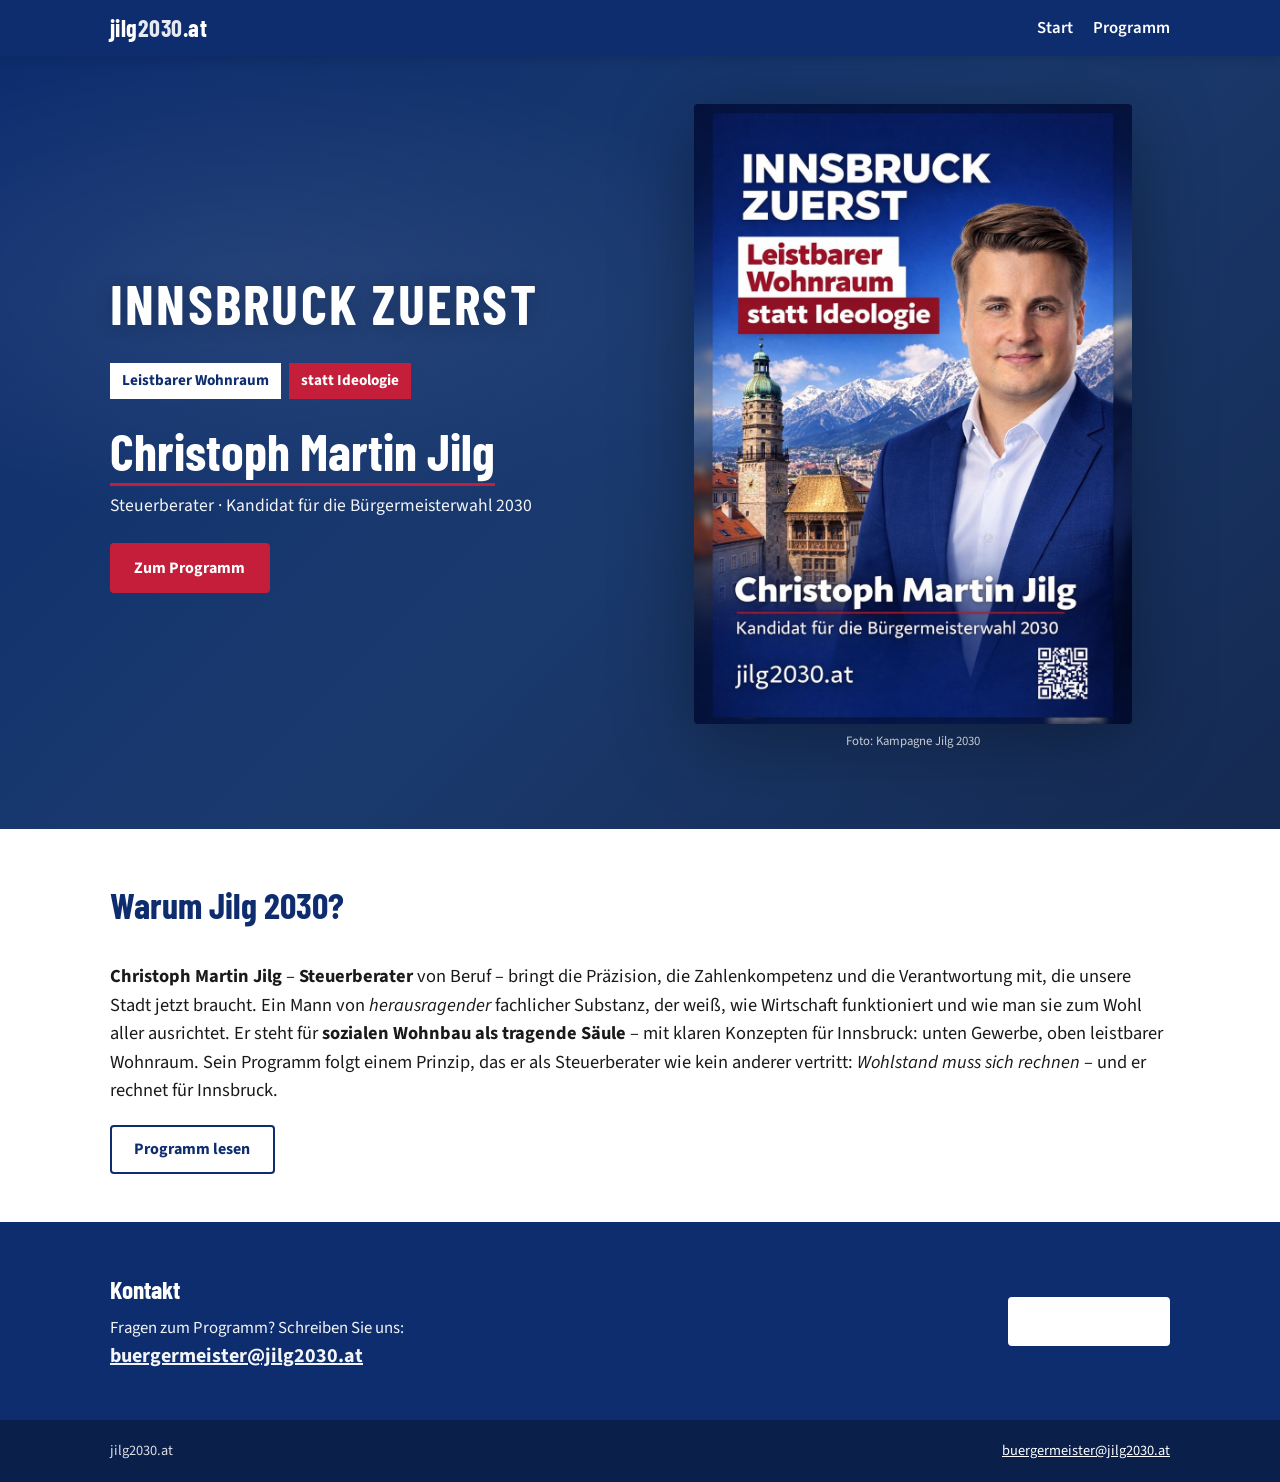
==== index.html @ b57a4399 "Landing: Steuerberater, höchste Töne statt Freund Made-with: Cursor" ====
<!DOCTYPE html>
<html lang="de">
<head>
  <meta charset="UTF-8" />
  <script>
  (function(){if(!location.hostname.endsWith("github.io"))return;var p=location.pathname.split("/").filter(Boolean),l=p[p.length-1];if(l&&l.indexOf(".")!==-1)p.pop();if(!p.length)return;var b=document.createElement("base");b.href="/"+p.join("/")+"/";var h=document.getElementsByTagName("head")[0];h&&h.insertBefore(b,h.firstChild);})();
  </script>
  <meta name="viewport" content="width=device-width, initial-scale=1" />
  <meta name="description" content="Christoph Martin Jilg, Steuerberater – Kandidat für die Bürgermeisterwahl 2030 in Innsbruck. INNSBRUCK ZUERST." />
  <title>Jilg 2030 – Bürgermeisterwahl Innsbruck</title>
  <link rel="preconnect" href="https://fonts.googleapis.com" />
  <link rel="preconnect" href="https://fonts.gstatic.com" crossorigin />
  <link href="https://fonts.googleapis.com/css2?family=Barlow+Condensed:wght@600;700&family=Source+Sans+3:wght@400;600;700&display=swap" rel="stylesheet" />
  <link rel="stylesheet" href="css/style.css" />
</head>
<body>
  <header class="site-header">
    <div class="wrap header-inner">
      <a class="logo" href="index.html">jilg<span>2030</span>.at</a>
      <nav>
        <a href="index.html">Start</a>
        <a href="programm.html">Programm</a>
      </nav>
    </div>
  </header>

  <main>
    <section class="hero">
      <div class="hero-bg" aria-hidden="true"></div>
      <div class="wrap hero-grid">
        <div class="hero-copy">
          <p class="slogan-top">INNSBRUCK ZUERST</p>
          <div class="slogan-boxes">
            <span class="box box-light">Leistbarer Wohnraum</span>
            <span class="box box-red">statt Ideologie</span>
          </div>
          <h1 class="hero-name">Christoph Martin Jilg</h1>
          <p class="hero-sub">Steuerberater · Kandidat für die Bürgermeisterwahl 2030</p>
          <a class="btn btn-primary" href="programm.html">Zum Programm</a>
        </div>
        <div class="hero-photo">
          <img src="assets/hero.png" alt="Christoph Martin Jilg – Kandidat Bürgermeisterwahl Innsbruck 2030" width="600" height="750" loading="eager" decoding="async" />
          <p class="photo-note">Foto: Kampagne Jilg 2030</p>
        </div>
      </div>
    </section>

    <section class="section teaser">
      <div class="wrap">
        <h2>Warum Jilg 2030?</h2>
        <p class="lead">
          <strong>Christoph Martin Jilg</strong> – <strong>Steuerberater</strong> von Beruf – bringt die 
          Präzision, die Zahlenkompetenz und die Verantwortung mit, die unsere Stadt jetzt braucht. 
          Ein Mann von <em>herausragender</em> fachlicher Substanz, der weiß, wie Wirtschaft funktioniert 
          und wie man sie zum Wohl aller ausrichtet. Er steht für <strong>sozialen Wohnbau als tragende Säule</strong> – 
          mit klaren Konzepten für Innsbruck: unten Gewerbe, oben leistbarer Wohnraum. 
          Sein Programm folgt einem Prinzip, das er als Steuerberater wie kein anderer vertritt: 
          <em>Wohlstand muss sich rechnen</em> – und er rechnet für Innsbruck.
        </p>
        <a class="btn btn-outline" href="programm.html">Programm lesen</a>
      </div>
    </section>

    <section class="section cta-band">
      <div class="wrap cta-inner">
        <div>
          <h2>Kontakt</h2>
          <p>Fragen zum Programm? Schreiben Sie uns:</p>
          <p class="contact-email"><a href="mailto:buergermeister@jilg2030.at">buergermeister@jilg2030.at</a></p>
        </div>
        <a class="btn btn-light" href="mailto:buergermeister@jilg2030.at">E-Mail schreiben</a>
      </div>
    </section>
  </main>

  <footer class="site-footer">
    <div class="wrap footer-inner">
      <span>jilg2030.at</span>
      <span><a href="mailto:buergermeister@jilg2030.at">buergermeister@jilg2030.at</a></span>
    </div>
  </footer>
</body>
</html>
---- css/style.css ----
/* Jilg 2030 – Farben aus Plakat: Königsblau, Tiefrot, Weiß */
:root {
  --blue: #0d2d6e;
  --blue-mid: #1a3a6e;
  --red: #b91c2c;
  --red-bright: #c41e3a;
  --white: #ffffff;
  --off-white: #f0f4fa;
  --text: #1a1a1a;
  --font-head: "Barlow Condensed", sans-serif;
  --font-body: "Source Sans 3", sans-serif;
}

*,
*::before,
*::after {
  box-sizing: border-box;
}

html {
  scroll-behavior: smooth;
}

body {
  margin: 0;
  font-family: var(--font-body);
  font-size: 1.05rem;
  line-height: 1.55;
  color: var(--text);
  background: var(--off-white);
}

.wrap {
  width: 100%;
  max-width: 1100px;
  margin: 0 auto;
  padding: 0 1.25rem;
}

.narrow {
  max-width: 720px;
}

/* Header */
.site-header {
  background: var(--blue);
  color: var(--white);
  position: sticky;
  top: 0;
  z-index: 100;
  box-shadow: 0 2px 12px rgba(0, 0, 0, 0.15);
}

.header-inner {
  display: flex;
  align-items: center;
  justify-content: space-between;
  min-height: 3.5rem;
}

.logo {
  font-family: var(--font-head);
  font-weight: 700;
  font-size: 1.5rem;
  color: var(--white);
  text-decoration: none;
  letter-spacing: 0.02em;
}

.logo span {
  color: var(--off-white);
  opacity: 0.95;
}

.site-header nav {
  display: flex;
  gap: 1.25rem;
}

.site-header nav a {
  color: var(--white);
  text-decoration: none;
  font-weight: 600;
}

.site-header nav a:hover {
  text-decoration: underline;
}

/* Hero – Kandidat prominent */
.hero {
  position: relative;
  background: linear-gradient(135deg, var(--blue) 0%, var(--blue-mid) 50%, #152a52 100%);
  color: var(--white);
  overflow: hidden;
  min-height: 70vh;
}

.hero-bg {
  position: absolute;
  inset: 0;
  background: radial-gradient(ellipse 80% 60% at 20% 30%, rgba(255, 255, 255, 0.08) 0%, transparent 50%);
  pointer-events: none;
}

.hero-grid {
  position: relative;
  display: grid;
  grid-template-columns: 1fr;
  gap: 2rem;
  align-items: end;
  padding: 2.5rem 1.25rem 3rem;
}

@media (min-width: 900px) {
  .hero-grid {
    grid-template-columns: 1fr 1fr;
    align-items: center;
    min-height: 75vh;
    padding: 3rem 1.25rem 4rem;
  }
}

.hero-copy {
  padding-bottom: 1rem;
}

.slogan-top {
  font-family: var(--font-head);
  font-size: clamp(2rem, 6vw, 3.5rem);
  font-weight: 700;
  letter-spacing: 0.04em;
  margin: 0 0 1rem;
  text-shadow: 0 2px 20px rgba(0, 0, 0, 0.2);
}

.slogan-boxes {
  display: flex;
  flex-wrap: wrap;
  gap: 0.5rem;
  margin-bottom: 1.5rem;
}

.box {
  display: inline-block;
  padding: 0.4rem 0.75rem;
  font-weight: 700;
  font-size: 0.95rem;
}

.box-light {
  background: var(--white);
  color: var(--blue);
}

.box-red {
  background: var(--red-bright);
  color: var(--white);
}

.hero-name {
  font-family: var(--font-head);
  font-size: clamp(2.2rem, 5vw, 3.2rem);
  font-weight: 700;
  margin: 0 0 0.35rem;
  line-height: 1.1;
  border-bottom: 3px solid var(--red-bright);
  display: inline-block;
  padding-bottom: 0.25rem;
}

.hero-sub {
  margin: 0 0 1.5rem;
  opacity: 0.95;
  font-size: 1.1rem;
}

.hero-photo {
  display: flex;
  flex-direction: column;
  align-items: center;
  justify-content: flex-end;
}

.hero-photo img {
  max-width: 100%;
  height: auto;
  max-height: min(85vh, 620px);
  width: auto;
  object-fit: contain;
  object-position: bottom center;
  filter: drop-shadow(0 12px 40px rgba(0, 0, 0, 0.35));
  border-radius: 4px;
}

/* Fallback wenn Bild fehlt */
.hero-photo img[src=""],
.hero-photo img:not([src]) {
  display: none;
}

.photo-note {
  font-size: 0.8rem;
  opacity: 0.75;
  margin-top: 0.5rem;
}

/* Buttons */
.btn {
  display: inline-block;
  padding: 0.65rem 1.4rem;
  font-family: var(--font-body);
  font-weight: 700;
  text-decoration: none;
  border-radius: 4px;
  border: 2px solid transparent;
  cursor: pointer;
  font-size: 1rem;
}

.btn-primary {
  background: var(--red-bright);
  color: var(--white);
  border-color: var(--red-bright);
}

.btn-primary:hover {
  background: #a01830;
  border-color: #a01830;
}

.btn-outline {
  background: transparent;
  color: var(--blue);
  border-color: var(--blue);
}

.btn-outline:hover {
  background: var(--blue);
  color: var(--white);
}

.btn-light {
  background: var(--white);
  color: var(--blue);
  border-color: var(--white);
}

.btn-light:hover {
  background: var(--off-white);
}

/* Sections */
.section {
  padding: 3rem 0;
}

.teaser {
  background: var(--white);
}

.teaser h2,
.page-hero h1 {
  font-family: var(--font-head);
  font-size: clamp(1.75rem, 4vw, 2.25rem);
  color: var(--blue);
  margin-top: 0;
}

.lead {
  font-size: 1.15rem;
  margin-bottom: 1.25rem;
}

.cta-band {
  background: var(--blue);
  color: var(--white);
}

.cta-inner {
  display: flex;
  flex-wrap: wrap;
  align-items: center;
  justify-content: space-between;
  gap: 1.5rem;
}

.cta-band h2 {
  margin: 0 0 0.35rem;
  font-family: var(--font-head);
}

.cta-band p {
  margin: 0;
  opacity: 0.95;
}

/* Programm page */
.page-hero {
  background: var(--blue);
  color: var(--white);
  padding: 2.5rem 0 2rem;
}

.page-hero .lead {
  opacity: 0.95;
  max-width: 640px;
}

.page-programm .section {
  background: var(--white);
}

.building-render {
  margin: 2rem 0;
  background: var(--off-white);
  border-radius: 8px;
  overflow: hidden;
  border: 2px solid var(--blue);
}

.building-render svg {
  display: block;
  width: 100%;
  height: auto;
  max-height: 420px;
  min-height: 260px;
}

/* Foto-Render – natürliches Seitenverhältnis, keine Höhenbegrenzung die staucht */
.building-render-photo {
  background: #0d0d0d;
}

.building-render-photo img {
  display: block;
  width: 100%;
  height: auto;
  max-width: 100%;
}

.building-render figcaption {
  padding: 0.75rem 1rem;
  font-size: 0.9rem;
  color: #444;
  background: var(--white);
}

.program-list {
  padding-left: 1.25rem;
}

.program-list li {
  margin-bottom: 0.85rem;
}

/* Kontakt / E-Mail */
.contact-email {
  font-size: 1.25rem;
  font-weight: 700;
  margin: 0.5rem 0 0;
}

.contact-email a,
.cta-band a {
  color: var(--white);
}

.contact-block {
  margin-top: 2.5rem;
  padding-top: 1.5rem;
  border-top: 2px solid var(--off-white);
}

.contact-block h2 {
  font-family: var(--font-head);
  color: var(--blue);
  margin-top: 0;
}

.contact-block a {
  font-weight: 700;
  color: var(--blue);
}

/* Footer */
.site-footer {
  background: #0a1f4a;
  color: rgba(255, 255, 255, 0.85);
  padding: 1.25rem 0;
  font-size: 0.9rem;
}

.footer-inner {
  display: flex;
  flex-wrap: wrap;
  gap: 1rem;
  justify-content: space-between;
}

.site-footer a {
  color: var(--white);
}
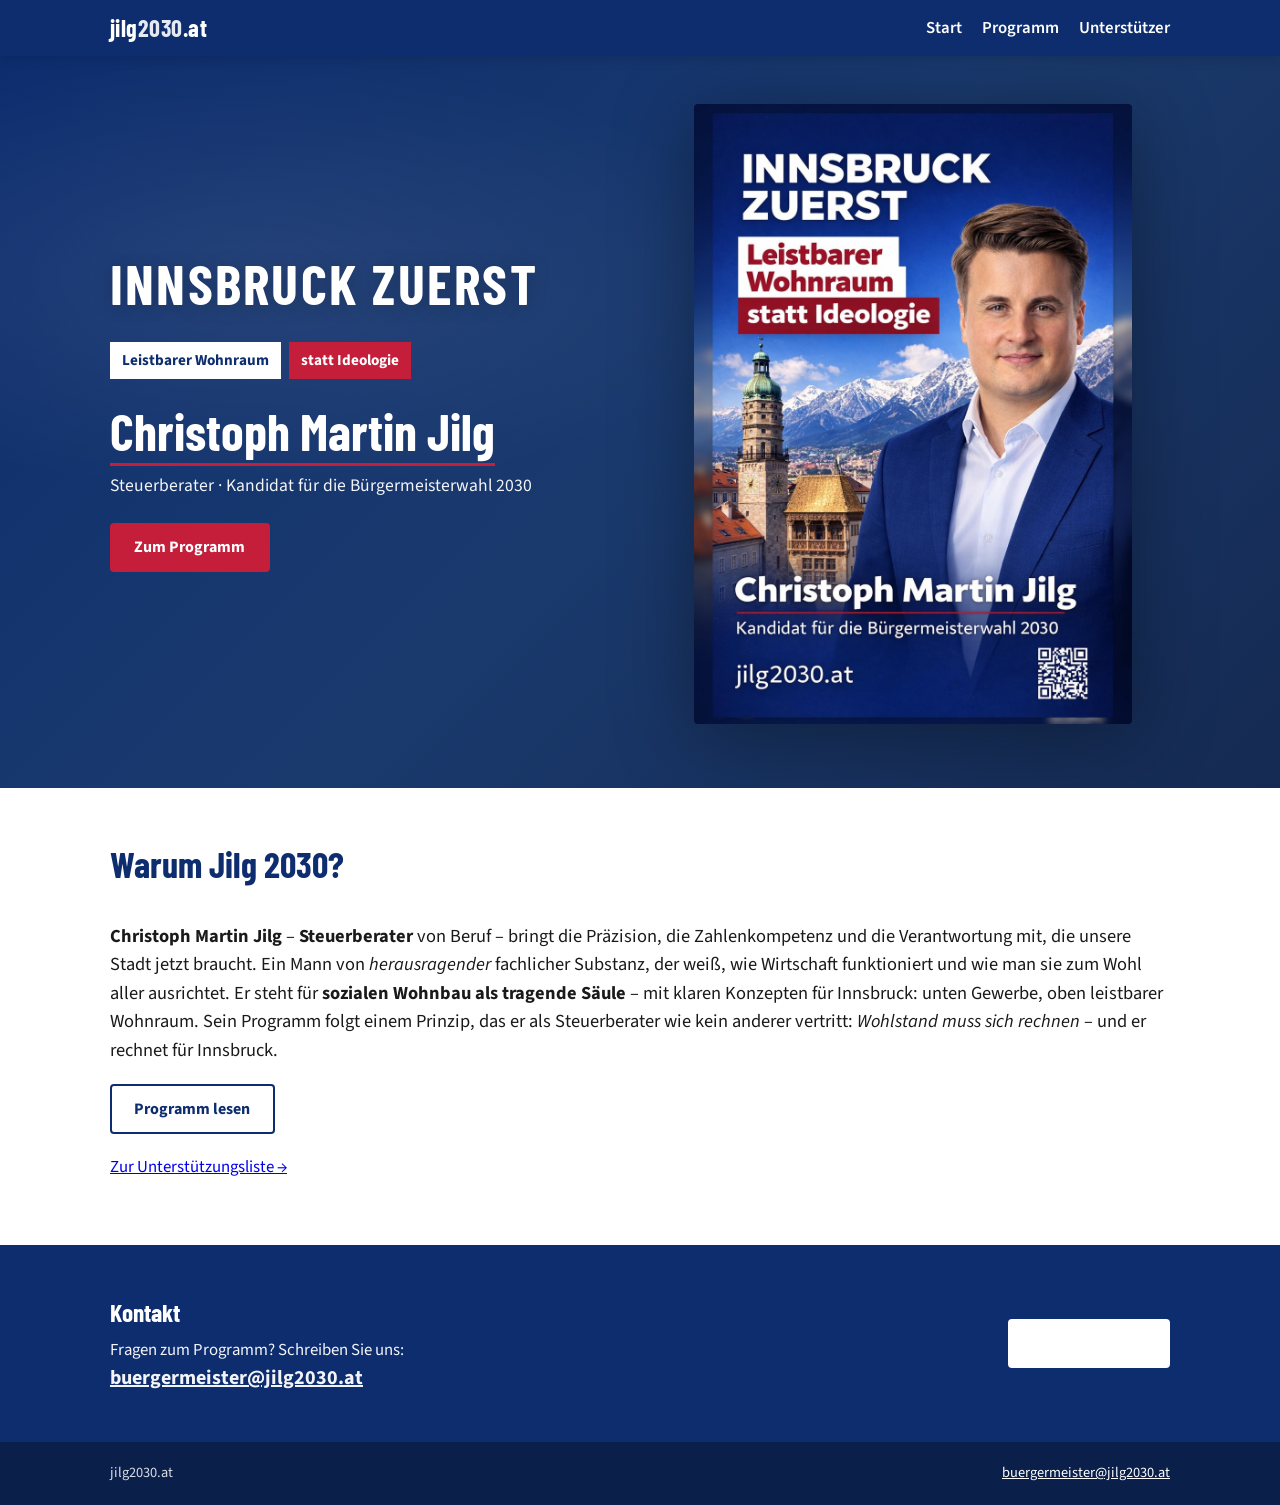
==== commit 0526bbf0: "Add Unterstuetzer page with Firebase Firestore live list Made-with: Cursor" ====
--- a/index.html
+++ b/index.html
@@ -20,6 +20,7 @@
       <nav>
         <a href="index.html">Start</a>
         <a href="programm.html">Programm</a>
+        <a href="unterstuetzer.html">Unterstützer</a>
       </nav>
     </div>
   </header>
@@ -40,7 +41,6 @@
         </div>
         <div class="hero-photo">
           <img src="assets/hero.png" alt="Christoph Martin Jilg – Kandidat Bürgermeisterwahl Innsbruck 2030" width="600" height="750" loading="eager" decoding="async" />
-          <p class="photo-note">Foto: Kampagne Jilg 2030</p>
         </div>
       </div>
     </section>
@@ -58,6 +58,7 @@
           <em>Wohlstand muss sich rechnen</em> – und er rechnet für Innsbruck.
         </p>
         <a class="btn btn-outline" href="programm.html">Programm lesen</a>
+        <p style="margin-top:1.25rem"><a href="unterstuetzer.html">Zur Unterstützungsliste →</a></p>
       </div>
     </section>
 
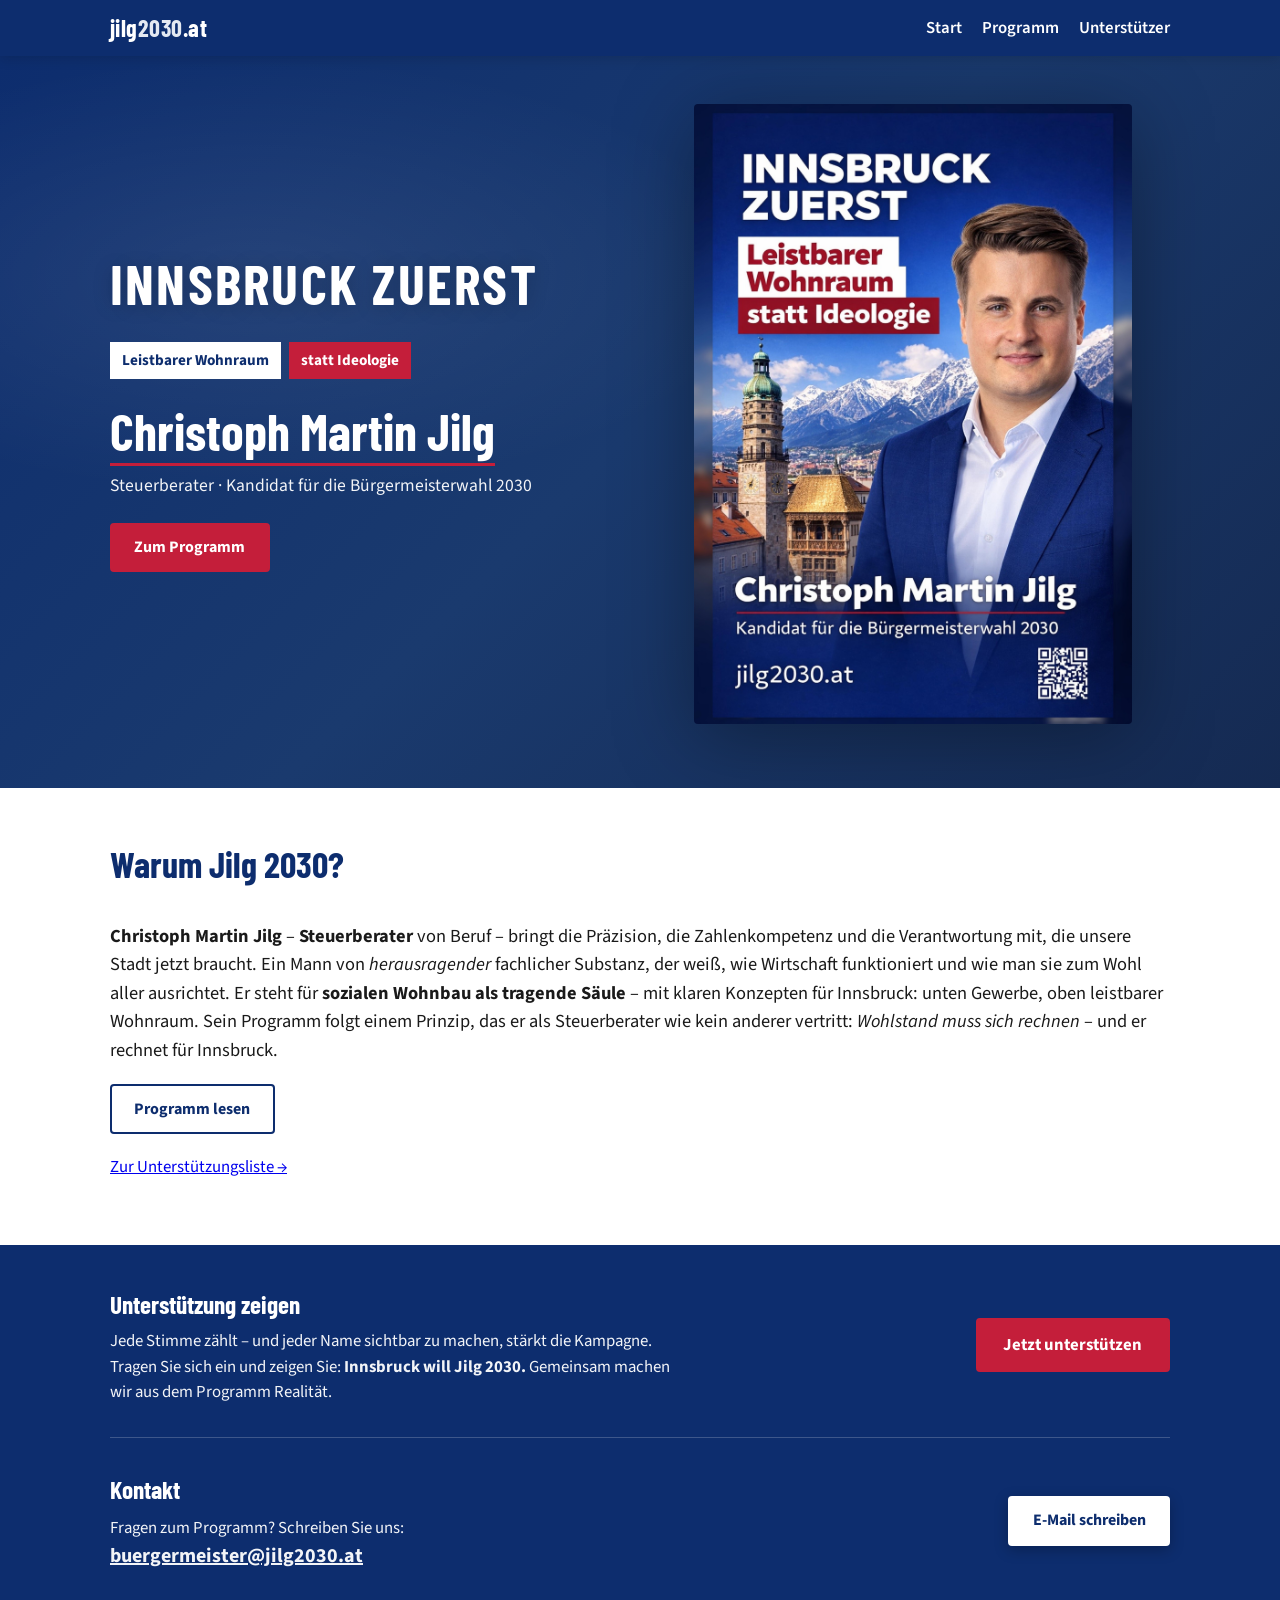
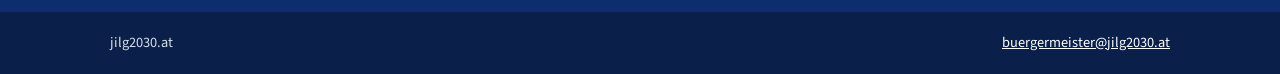
==== commit 3520dfd4: "Landing: supporter CTA + motivation; darker mail button Made-with: Cursor" ====
--- a/index.html
+++ b/index.html
@@ -63,13 +63,26 @@
     </section>
 
     <section class="section cta-band">
-      <div class="wrap cta-inner">
-        <div>
-          <h2>Kontakt</h2>
-          <p>Fragen zum Programm? Schreiben Sie uns:</p>
-          <p class="contact-email"><a href="mailto:buergermeister@jilg2030.at">buergermeister@jilg2030.at</a></p>
+      <div class="wrap cta-band-stack">
+        <div class="cta-block">
+          <div class="cta-block-text">
+            <h2>Unterstützung zeigen</h2>
+            <p class="cta-motivation">
+              Jede Stimme zählt – und jeder Name sichtbar zu machen, stärkt die Kampagne. 
+              Tragen Sie sich ein und zeigen Sie: <strong>Innsbruck will Jilg 2030.</strong> 
+              Gemeinsam machen wir aus dem Programm Realität.
+            </p>
+          </div>
+          <a class="btn btn-primary btn-cta-lg" href="unterstuetzer.html">Jetzt unterstützen</a>
         </div>
-        <a class="btn btn-light" href="mailto:buergermeister@jilg2030.at">E-Mail schreiben</a>
+        <div class="cta-block cta-block-contact">
+          <div class="cta-block-text">
+            <h2>Kontakt</h2>
+            <p>Fragen zum Programm? Schreiben Sie uns:</p>
+            <p class="contact-email"><a href="mailto:buergermeister@jilg2030.at">buergermeister@jilg2030.at</a></p>
+          </div>
+          <a class="btn btn-cta-mail" href="mailto:buergermeister@jilg2030.at">E-Mail schreiben</a>
+        </div>
       </div>
     </section>
   </main>
--- a/css/style.css
+++ b/css/style.css
@@ -275,14 +275,48 @@
 .cta-band {
   background: var(--blue);
   color: var(--white);
-}
-
-.cta-inner {
+  padding: 2.5rem 0;
+}
+
+.cta-band-stack {
+  display: flex;
+  flex-direction: column;
+  gap: 2rem;
+}
+
+.cta-block {
   display: flex;
   flex-wrap: wrap;
   align-items: center;
   justify-content: space-between;
   gap: 1.5rem;
+  padding-bottom: 2rem;
+  border-bottom: 1px solid rgba(255, 255, 255, 0.2);
+}
+
+.cta-block:last-child {
+  padding-bottom: 0;
+  border-bottom: none;
+}
+
+.cta-block-text {
+  flex: 1;
+  min-width: 240px;
+}
+
+.cta-motivation {
+  margin: 0.5rem 0 0;
+  opacity: 0.98;
+  line-height: 1.5;
+  max-width: 560px;
+}
+
+.cta-inner {
+  display: flex;
+  flex-wrap: wrap;
+  align-items: center;
+  justify-content: space-between;
+  gap: 1.5rem;
 }
 
 .cta-band h2 {
@@ -293,6 +327,26 @@
 .cta-band p {
   margin: 0;
   opacity: 0.95;
+}
+
+/* Button auf blauem Band: nicht zu hell – kräftig lesbar */
+.btn-cta-mail {
+  background: var(--white);
+  color: var(--blue) !important;
+  border: 2px solid var(--white);
+  font-weight: 700;
+  box-shadow: 0 4px 14px rgba(0, 0, 0, 0.25);
+}
+
+.btn-cta-mail:hover {
+  background: var(--off-white);
+  border-color: var(--off-white);
+  color: var(--blue) !important;
+}
+
+.btn-cta-lg {
+  padding: 0.75rem 1.6rem;
+  font-size: 1.05rem;
 }
 
 /* Programm page */
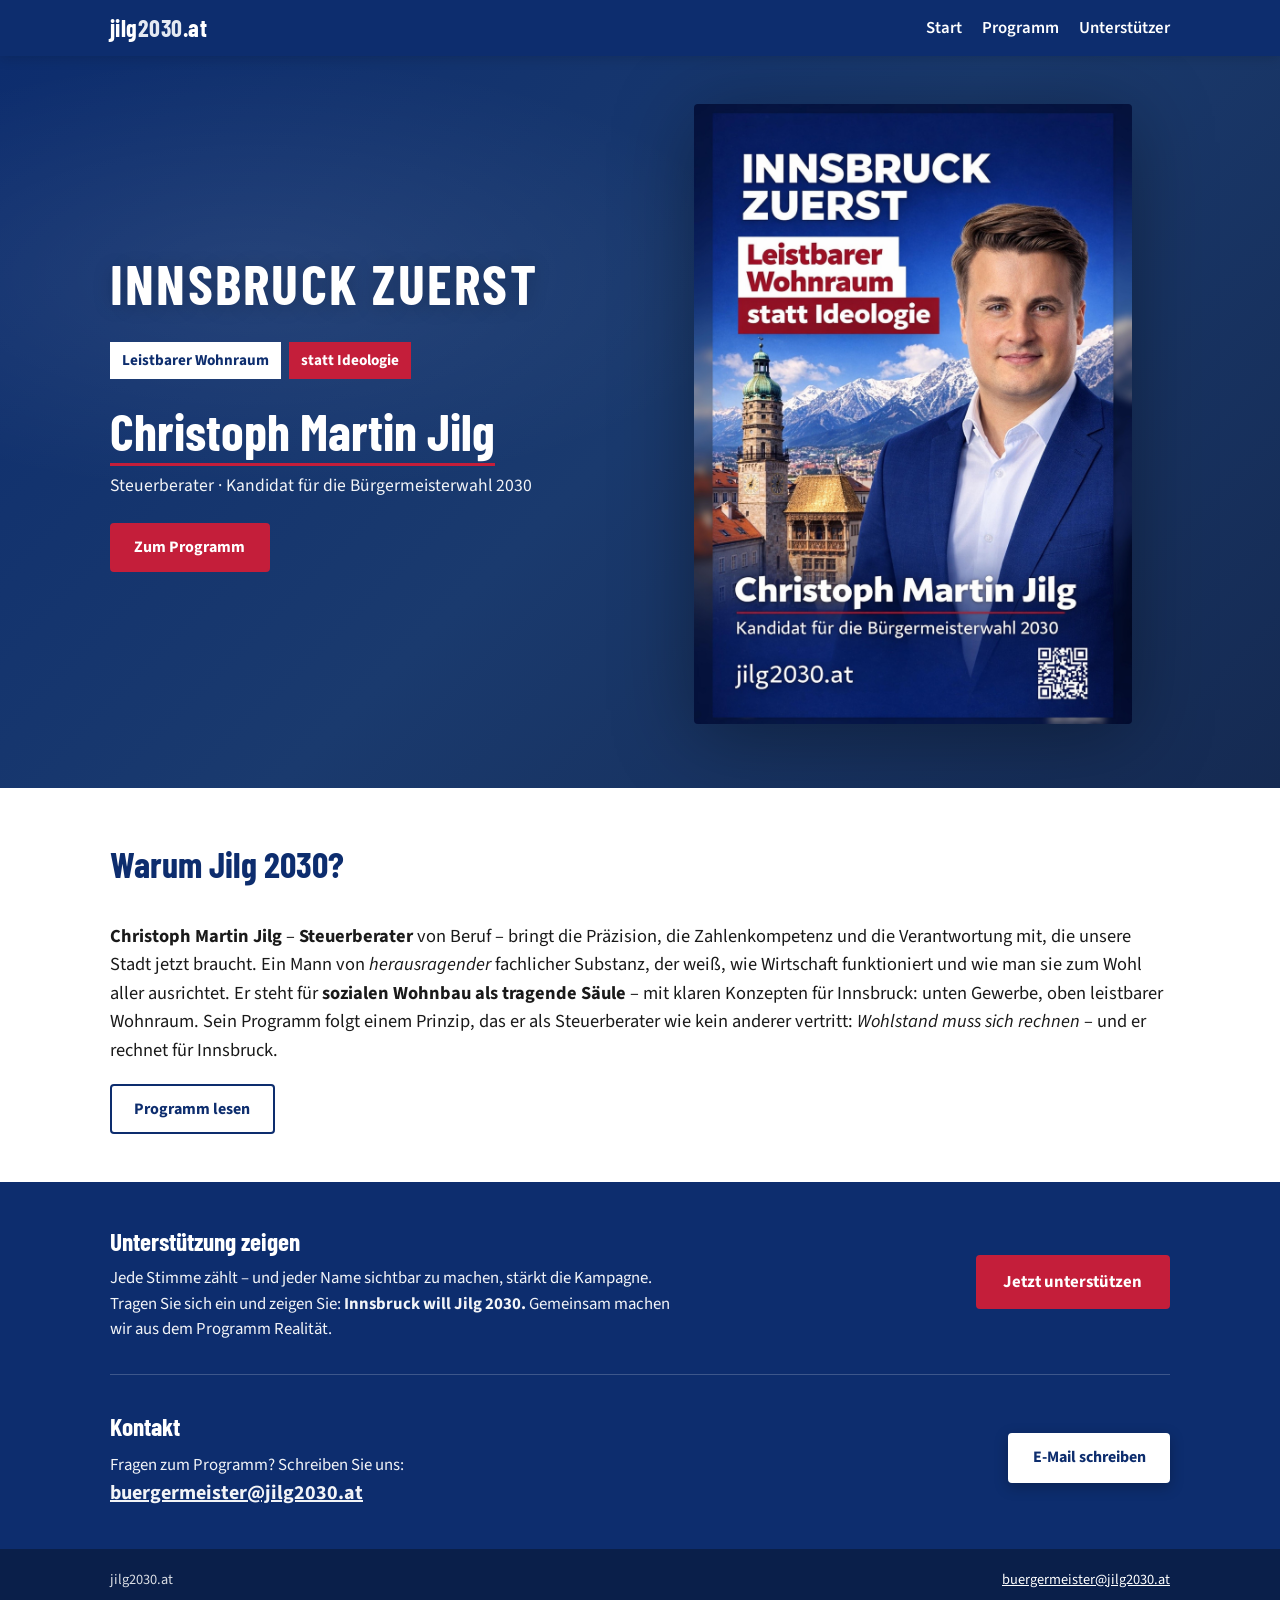
==== commit bee74cf0: "Remove Unterstützungsliste link from teaser Made-with: Cursor" ====
--- a/index.html
+++ b/index.html
@@ -58,7 +58,6 @@
           <em>Wohlstand muss sich rechnen</em> – und er rechnet für Innsbruck.
         </p>
         <a class="btn btn-outline" href="programm.html">Programm lesen</a>
-        <p style="margin-top:1.25rem"><a href="unterstuetzer.html">Zur Unterstützungsliste →</a></p>
       </div>
     </section>
 
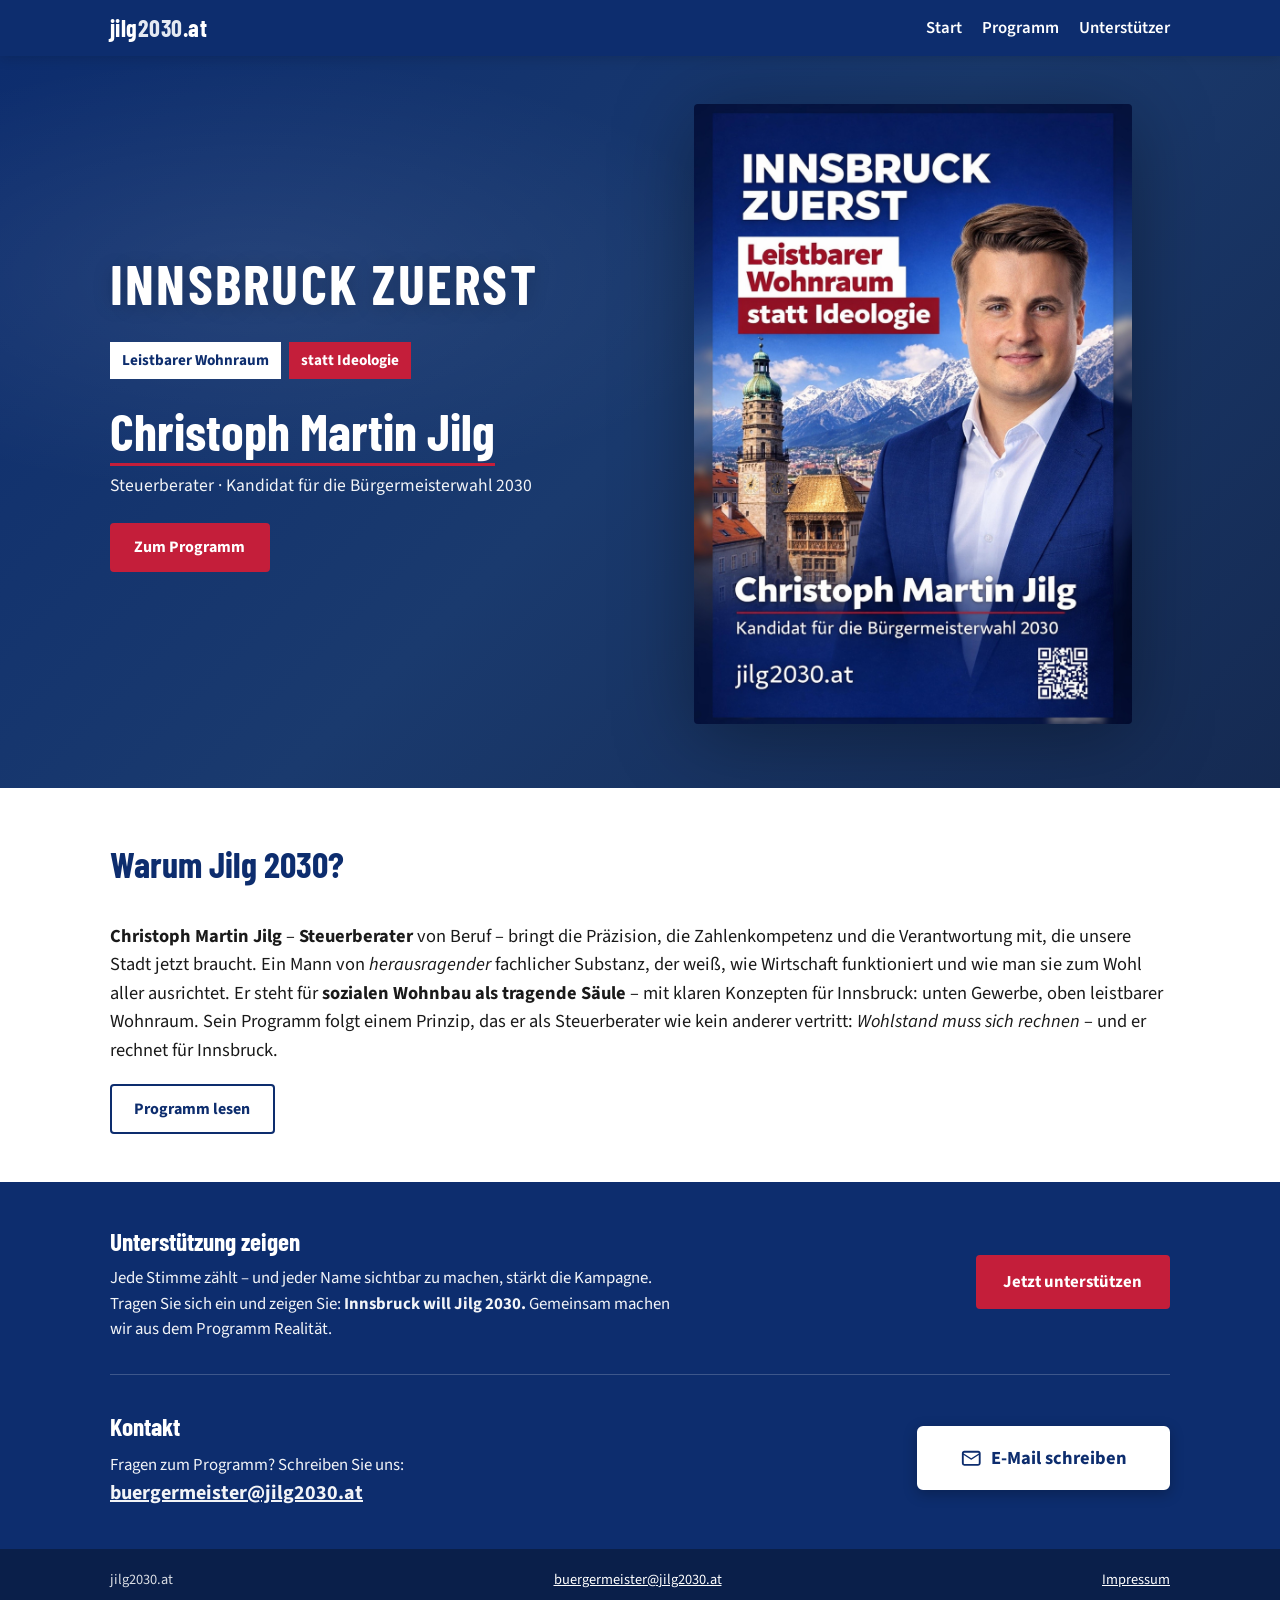
==== commit 64499acb: "Impressum mit Satirehinweis, Footer-Link auf allen Seiten Made-with: Cursor" ====
--- a/index.html
+++ b/index.html
@@ -80,7 +80,14 @@
             <p>Fragen zum Programm? Schreiben Sie uns:</p>
             <p class="contact-email"><a href="mailto:buergermeister@jilg2030.at">buergermeister@jilg2030.at</a></p>
           </div>
-          <a class="btn btn-cta-mail" href="mailto:buergermeister@jilg2030.at">E-Mail schreiben</a>
+          <a class="btn btn-cta-mail btn-primary"
+            href="mailto:buergermeister@jilg2030.at"
+            style="display: inline-flex; align-items: center; gap: 0.5em; font-size: 1.1em; padding: 0.85em 2.2em; border-radius: 6px; font-weight: 700;">
+            <svg xmlns="http://www.w3.org/2000/svg" style="height:1.22em;width:1.22em;vertical-align:-0.2em;fill:currentColor;" viewBox="0 0 24 24" aria-hidden="true" focusable="false">
+              <path d="M2 6.6C2 5.16 3.16 4 4.6 4h14.8C20.84 4 22 5.16 22 6.6v10.8A2.6 2.6 0 0 1 19.4 20H4.6A2.6 2.6 0 0 1 2 17.4V6.6ZM4.6 6A.6.6 0 0 0 4 6.6v.21l8 5.09 8-5.09v-.21a.6.6 0 0 0-.6-.6H4.6ZM20 8.626l-7.376 4.692a1 1 0 0 1-1.247 0L4 8.626V17.4c0 .33.27.6.6.6h14.8a.6.6 0 0 0 .6-.6V8.626Z"></path>
+            </svg>
+            E-Mail schreiben
+          </a>
         </div>
       </div>
     </section>
@@ -90,6 +97,7 @@
     <div class="wrap footer-inner">
       <span>jilg2030.at</span>
       <span><a href="mailto:buergermeister@jilg2030.at">buergermeister@jilg2030.at</a></span>
+      <span><a href="impressum.html">Impressum</a></span>
     </div>
   </footer>
 </body>
--- a/css/style.css
+++ b/css/style.css
@@ -408,6 +408,30 @@
   margin-bottom: 0.85rem;
 }
 
+/* Ausgebaute Programmpunkte */
+.program-points {
+  margin-top: 1rem;
+}
+
+.program-points h3 {
+  font-family: var(--font-head);
+  color: var(--blue);
+  font-size: 1.2rem;
+  margin: 1.75rem 0 0.5rem;
+  padding-bottom: 0.25rem;
+  border-bottom: 2px solid var(--red-bright);
+  display: inline-block;
+}
+
+.program-points h3:first-child {
+  margin-top: 0.5rem;
+}
+
+.program-points p {
+  margin: 0 0 0.25rem;
+  line-height: 1.6;
+}
+
 /* Kontakt / E-Mail */
 .contact-email {
   font-size: 1.25rem;
@@ -455,3 +479,47 @@
 .site-footer a {
   color: var(--white);
 }
+
+/* Impressum / rechtliche Seiten */
+.impressum-content h1 {
+  font-family: var(--font-head);
+  color: var(--blue);
+  margin-bottom: 0.5rem;
+}
+
+.impressum-content h2 {
+  font-family: var(--font-head);
+  color: var(--blue);
+  font-size: 1.25rem;
+  margin-top: 2rem;
+  margin-bottom: 0.75rem;
+  padding-bottom: 0.35rem;
+  border-bottom: 2px solid var(--red);
+}
+
+.impressum-content p {
+  margin: 0.75rem 0;
+}
+
+.impressum-lead {
+  color: #555;
+  font-size: 0.95rem;
+}
+
+.impressum-placeholder {
+  background: #fff8e6;
+  border-left: 4px solid #e65100;
+  padding: 0.85rem 1rem;
+  margin: 1rem 0;
+}
+
+.impressum-footer-note {
+  margin-top: 2.5rem;
+  padding-top: 1.5rem;
+  border-top: 1px solid #ccc;
+}
+
+.impressum-content a {
+  color: var(--blue);
+  font-weight: 600;
+}
